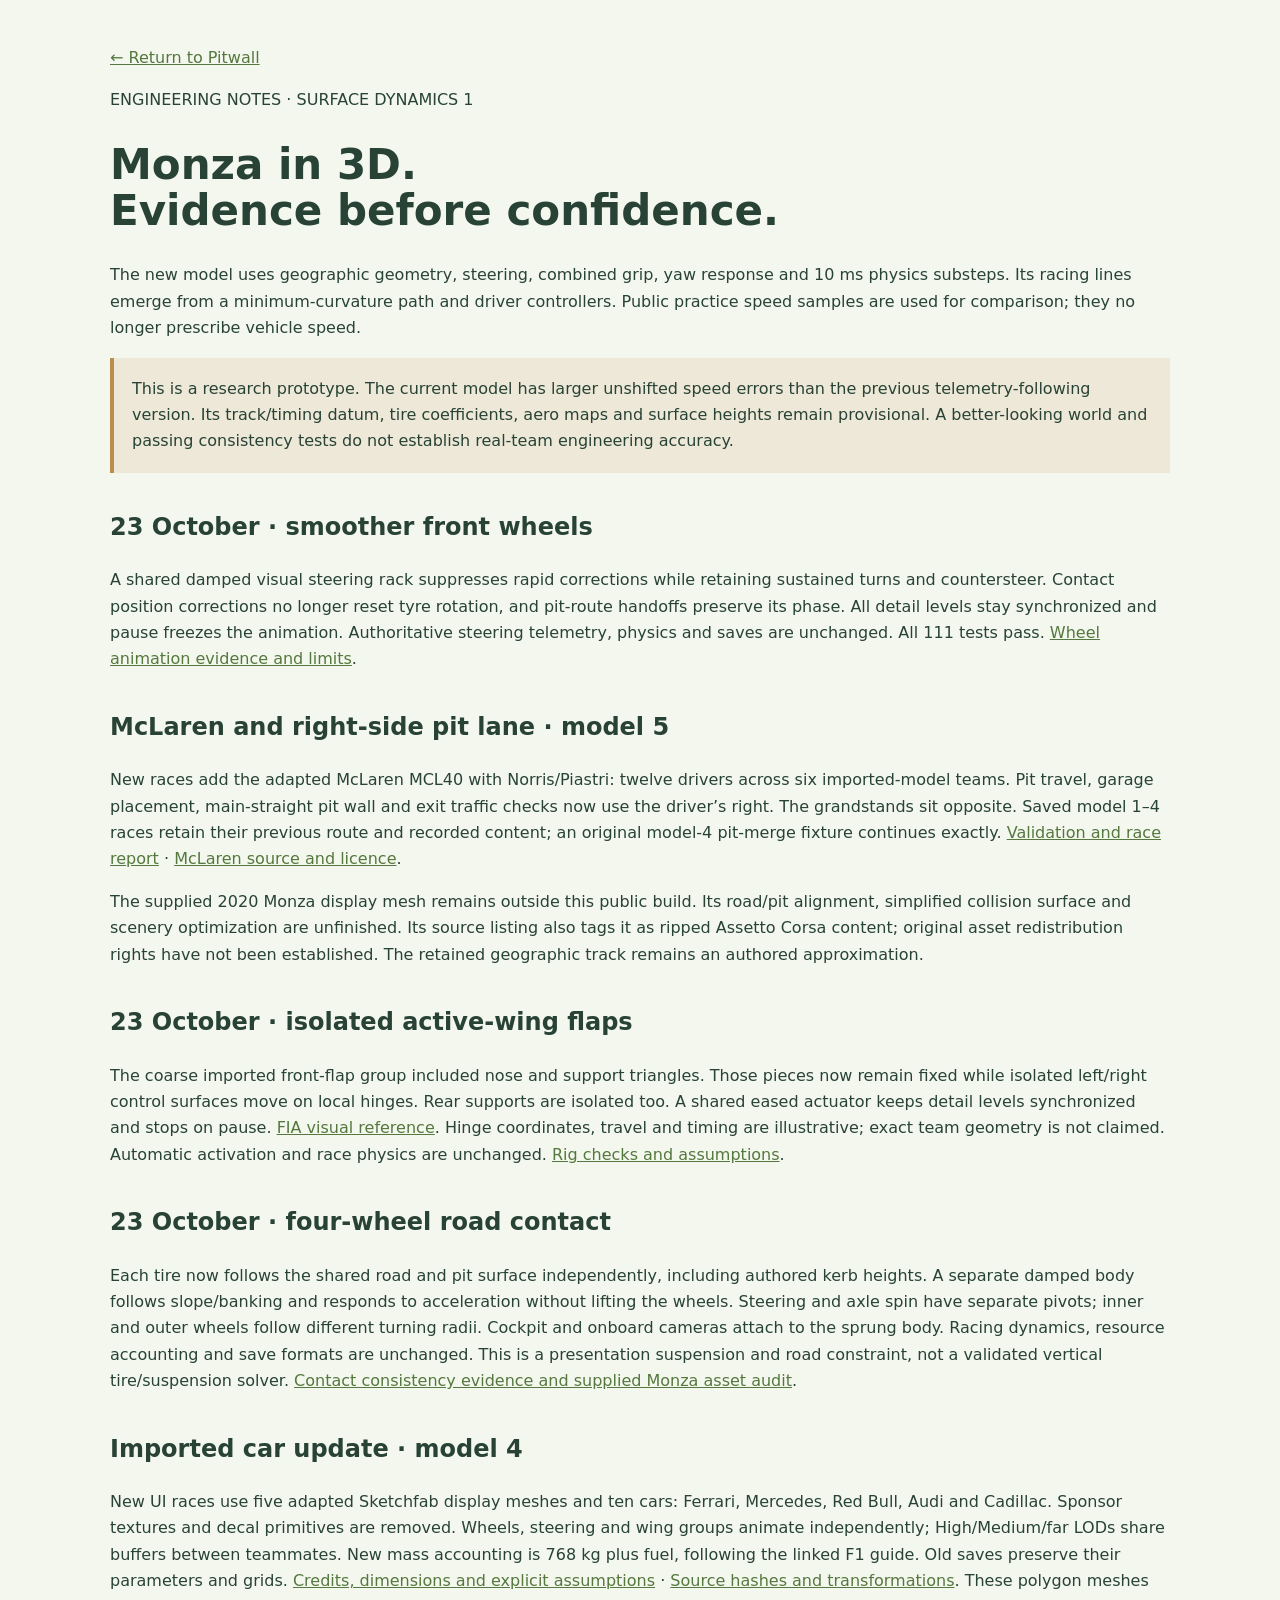
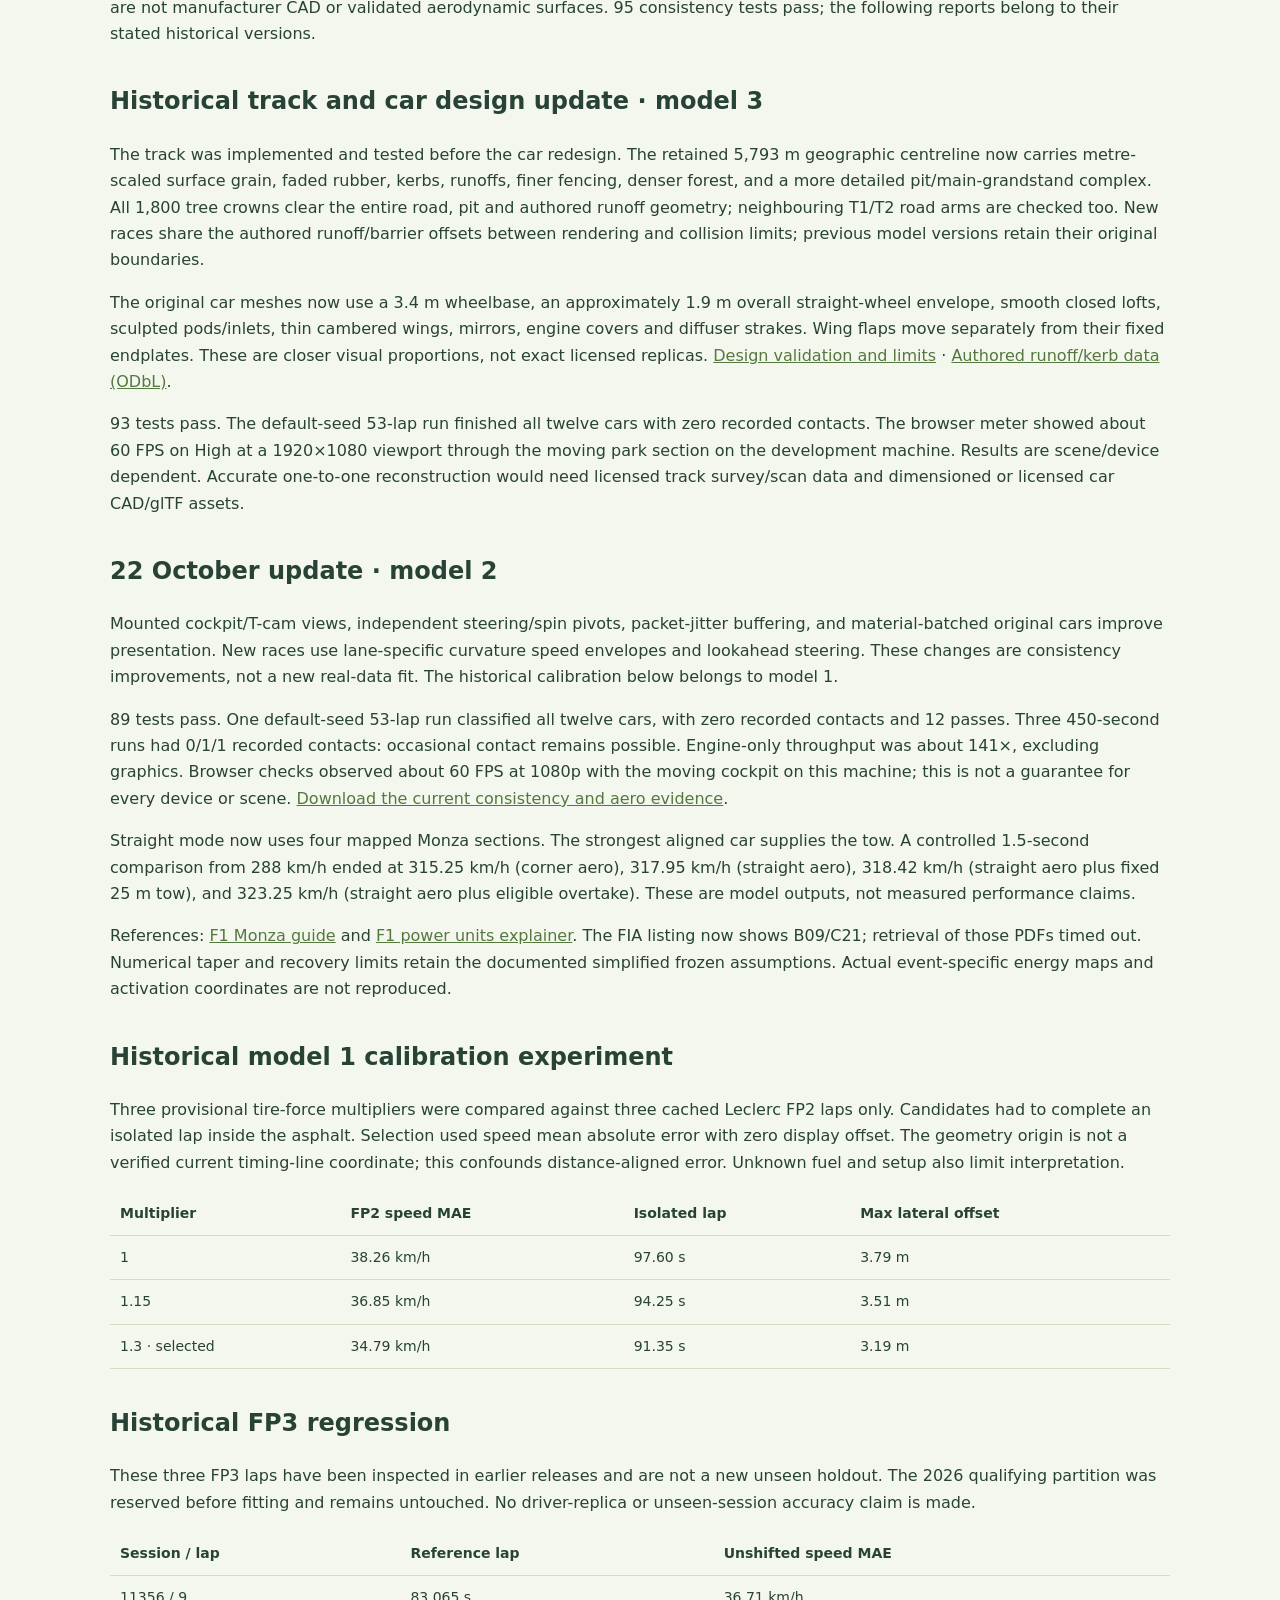
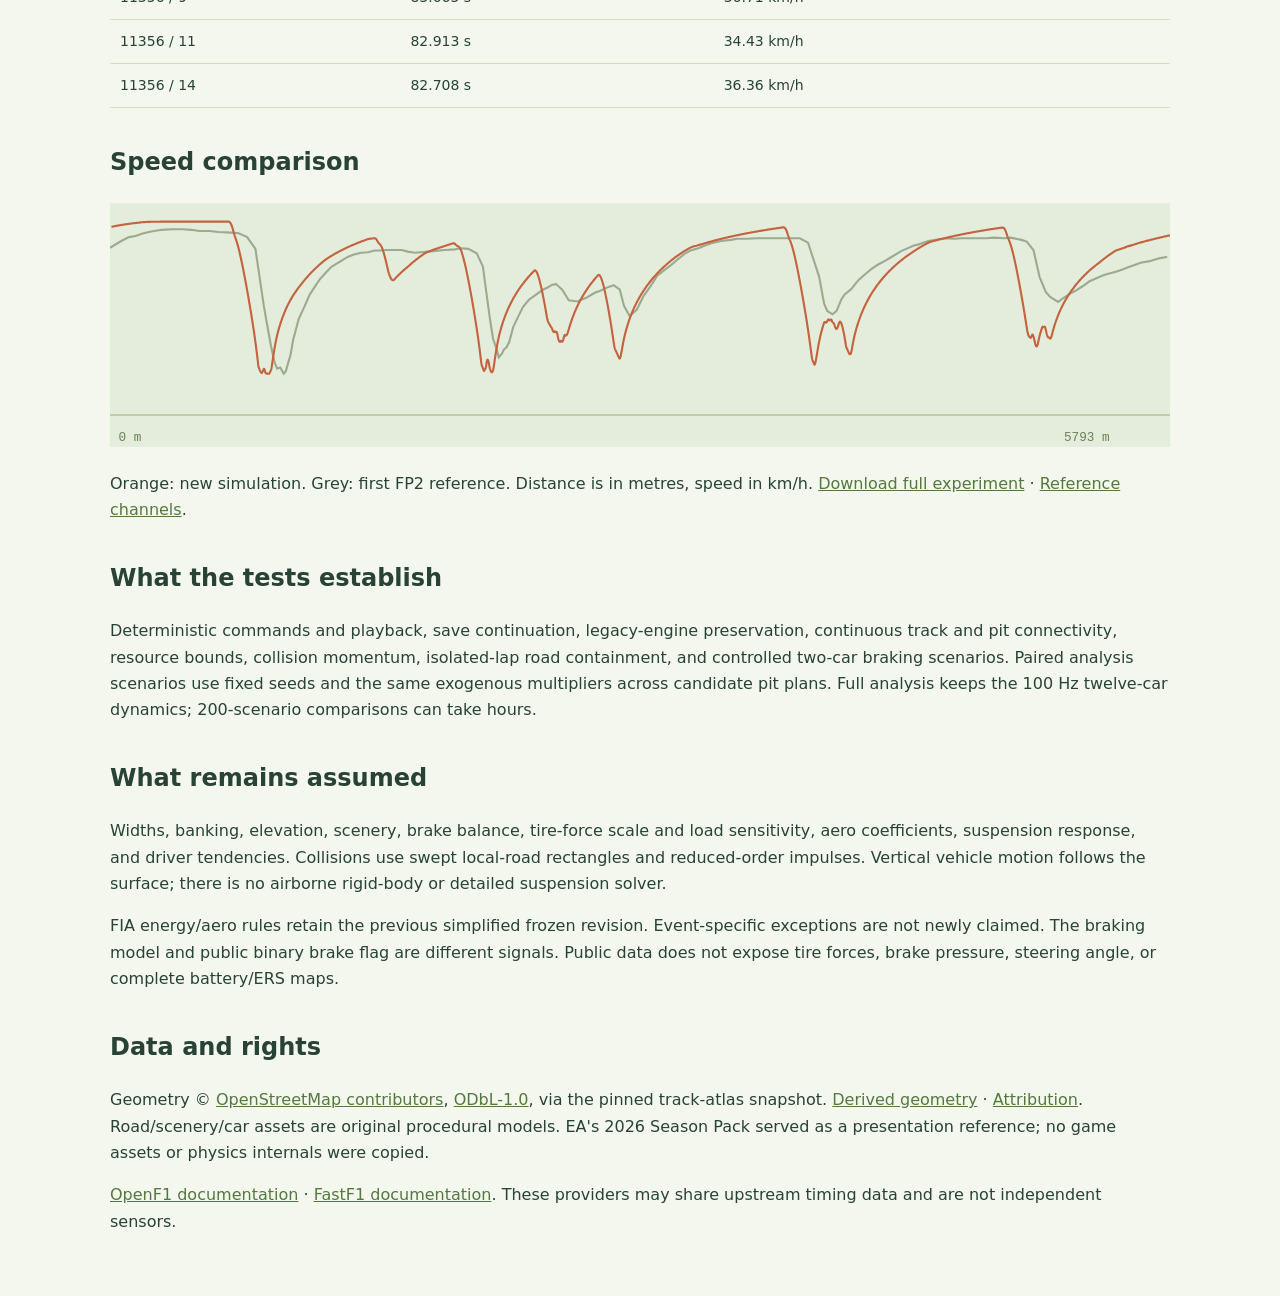
==== 3d-research.html @ fc3d7ab9 "Add Pitwall strategy game and midterm documentation" ====
<!doctype html><html lang="en"><head><meta charset="utf-8"><meta name="viewport" content="width=device-width"><title>Pitwall 3D — Validation and assumptions</title><style>body{font:16px/1.65 system-ui;color:#284336;background:#f4f7ee;max-width:1060px;margin:auto;padding:45px 24px}h1{font-size:42px;line-height:1.1}h2{font-size:24px;margin-top:35px}a{color:#54783d}table{width:100%;border-collapse:collapse;font-size:14px}td,th{padding:10px;text-align:left;border-bottom:1px solid #d1ddc5}.note{background:#ede8d7;padding:18px;border-left:4px solid #b98f4d}svg{width:100%;background:#e4ecdc}svg text{font:12px monospace;fill:#68815a}code{font-size:13px}</style></head><body><a href="./">← Return to Pitwall</a><p>ENGINEERING NOTES · SURFACE DYNAMICS 1</p><h1>Monza in 3D.<br>Evidence before confidence.</h1><p>The new model uses geographic geometry, steering, combined grip, yaw response and 10 ms physics substeps. Its racing lines emerge from a minimum-curvature path and driver controllers. Public practice speed samples are used for comparison; they no longer prescribe vehicle speed.</p><p class="note">This is a research prototype. The current model has larger unshifted speed errors than the previous telemetry-following version. Its track/timing datum, tire coefficients, aero maps and surface heights remain provisional. A better-looking world and passing consistency tests do not establish real-team engineering accuracy.</p><h2>23 October · smoother front wheels</h2><p>A shared damped visual steering rack suppresses rapid corrections while retaining sustained turns and countersteer. Contact position corrections no longer reset tyre rotation, and pit-route handoffs preserve its phase. All detail levels stay synchronized and pause freezes the animation. Authoritative steering telemetry, physics and saves are unchanged. All 111 tests pass. <a href="./wheel-stability-validation.json">Wheel animation evidence and limits</a>.</p><h2>McLaren and right-side pit lane · model 5</h2><p>New races add the adapted McLaren MCL40 with Norris/Piastri: twelve drivers across six imported-model teams. Pit travel, garage placement, main-straight pit wall and exit traffic checks now use the driver’s right. The grandstands sit opposite. Saved model 1–4 races retain their previous route and recorded content; an original model-4 pit-merge fixture continues exactly. <a href="./mclaren-pit-validation.json">Validation and race report</a> · <a href="./model-credits.html">McLaren source and licence</a>.</p><p>The supplied 2020 Monza display mesh remains outside this public build. Its road/pit alignment, simplified collision surface and scenery optimization are unfinished. Its source listing also tags it as ripped Assetto Corsa content; original asset redistribution rights have not been established. The retained geographic track remains an authored approximation.</p><h2>23 October · isolated active-wing flaps</h2><p>The coarse imported front-flap group included nose and support triangles. Those pieces now remain fixed while isolated left/right control surfaces move on local hinges. Rear supports are isolated too. A shared eased actuator keeps detail levels synchronized and stops on pause. <a href="https://www.youtube.com/shorts/b9_8d7f1R0Q">FIA visual reference</a>. Hinge coordinates, travel and timing are illustrative; exact team geometry is not claimed. Automatic activation and race physics are unchanged. <a href="./active-aero-validation.json">Rig checks and assumptions</a>.</p><h2>23 October · four-wheel road contact</h2><p>Each tire now follows the shared road and pit surface independently, including authored kerb heights. A separate damped body follows slope/banking and responds to acceleration without lifting the wheels. Steering and axle spin have separate pivots; inner and outer wheels follow different turning radii. Cockpit and onboard cameras attach to the sprung body. Racing dynamics, resource accounting and save formats are unchanged. This is a presentation suspension and road constraint, not a validated vertical tire/suspension solver. <a href="./road-contact-validation.json">Contact consistency evidence and supplied Monza asset audit</a>.</p><h2>Imported car update · model 4</h2><p>New UI races use five adapted Sketchfab display meshes and ten cars: Ferrari, Mercedes, Red Bull, Audi and Cadillac. Sponsor textures and decal primitives are removed. Wheels, steering and wing groups animate independently; High/Medium/far LODs share buffers between teammates. New mass accounting is 768 kg plus fuel, following the linked F1 guide. Old saves preserve their parameters and grids. <a href="./model-credits.html">Credits, dimensions and explicit assumptions</a> · <a href="./models/manifest.json">Source hashes and transformations</a>. These polygon meshes are not manufacturer CAD or validated aerodynamic surfaces. 95 consistency tests pass; the following reports belong to their stated historical versions.</p><h2>Historical track and car design update · model 3</h2><p>The track was implemented and tested before the car redesign. The retained 5,793 m geographic centreline now carries metre-scaled surface grain, faded rubber, kerbs, runoffs, finer fencing, denser forest, and a more detailed pit/main-grandstand complex. All 1,800 tree crowns clear the entire road, pit and authored runoff geometry; neighbouring T1/T2 road arms are checked too. New races share the authored runoff/barrier offsets between rendering and collision limits; previous model versions retain their original boundaries.</p><p>The original car meshes now use a 3.4 m wheelbase, an approximately 1.9 m overall straight-wheel envelope, smooth closed lofts, sculpted pods/inlets, thin cambered wings, mirrors, engine covers and diffuser strakes. Wing flaps move separately from their fixed endplates. These are closer visual proportions, not exact licensed replicas. <a href="./design-validation.json" download>Design validation and limits</a> · <a href="./track-features.json" download>Authored runoff/kerb data (ODbL)</a>.</p><p>93 tests pass. The default-seed 53-lap run finished all twelve cars with zero recorded contacts. The browser meter showed about 60 FPS on High at a 1920×1080 viewport through the moving park section on the development machine. Results are scene/device dependent. Accurate one-to-one reconstruction would need licensed track survey/scan data and dimensioned or licensed car CAD/glTF assets.</p><h2>22 October update · model 2</h2><p>Mounted cockpit/T-cam views, independent steering/spin pivots, packet-jitter buffering, and material-batched original cars improve presentation. New races use lane-specific curvature speed envelopes and lookahead steering. These changes are consistency improvements, not a new real-data fit. The historical calibration below belongs to model 1.</p><p>89 tests pass. One default-seed 53-lap run classified all twelve cars, with zero recorded contacts and 12 passes. Three 450-second runs had 0/1/1 recorded contacts: occasional contact remains possible. Engine-only throughput was about 141×, excluding graphics. Browser checks observed about 60 FPS at 1080p with the moving cockpit on this machine; this is not a guarantee for every device or scene. <a href="./driving-validation.json" download>Download the current consistency and aero evidence</a>.</p><p>Straight mode now uses four mapped Monza sections. The strongest aligned car supplies the tow. A controlled 1.5-second comparison from 288 km/h ended at 315.25 km/h (corner aero), 317.95 km/h (straight aero), 318.42 km/h (straight aero plus fixed 25 m tow), and 323.25 km/h (straight aero plus eligible overtake). These are model outputs, not measured performance claims.</p><p>References: <a href="https://www.formula1.com/en/latest/article/circuit-guide-everything-you-need-to-know-about-the-autodromo-nazionale-monza.51PKqBRlxNs0fzLWQzsnd0">F1 Monza guide</a> and <a href="https://www.formula1.com/en/latest/article/2026-regulations-explained-all-you-need-to-know-about-f1s-new-power-units.14jfv7a36905uDJDdNyfQd.html">F1 power units explainer</a>. The FIA listing now shows B09/C21; retrieval of those PDFs timed out. Numerical taper and recovery limits retain the documented simplified frozen assumptions. Actual event-specific energy maps and activation coordinates are not reproduced.</p><h2>Historical model 1 calibration experiment</h2><p>Three provisional tire-force multipliers were compared against three cached Leclerc FP2 laps only. Candidates had to complete an isolated lap inside the asphalt. Selection used speed mean absolute error with zero display offset. The geometry origin is not a verified current timing-line coordinate; this confounds distance-aligned error. Unknown fuel and setup also limit interpretation.</p><table><thead><tr><th>Multiplier</th><th>FP2 speed MAE</th><th>Isolated lap</th><th>Max lateral offset</th></tr></thead><tbody id="candidates"></tbody></table><h2>Historical FP3 regression</h2><p>These three FP3 laps have been inspected in earlier releases and are not a new unseen holdout. The 2026 qualifying partition was reserved before fitting and remains untouched. No driver-replica or unseen-session accuracy claim is made.</p><table><thead><tr><th>Session / lap</th><th>Reference lap</th><th>Unshifted speed MAE</th></tr></thead><tbody id="regression"></tbody></table><h2>Speed comparison</h2><svg id="plot" viewBox="0 0 1000 230" role="img" aria-label="Simulated and measured speed by approximate distance"></svg><p>Orange: new simulation. Grey: first FP2 reference. Distance is in metres, speed in km/h. <a href="./3d-validation.json" download>Download full experiment</a> · <a href="./telemetry-reference.json" download>Reference channels</a>.</p><h2>What the tests establish</h2><p>Deterministic commands and playback, save continuation, legacy-engine preservation, continuous track and pit connectivity, resource bounds, collision momentum, isolated-lap road containment, and controlled two-car braking scenarios. Paired analysis scenarios use fixed seeds and the same exogenous multipliers across candidate pit plans. Full analysis keeps the 100 Hz twelve-car dynamics; 200-scenario comparisons can take hours.</p><h2>What remains assumed</h2><p>Widths, banking, elevation, scenery, brake balance, tire-force scale and load sensitivity, aero coefficients, suspension response, and driver tendencies. Collisions use swept local-road rectangles and reduced-order impulses. Vertical vehicle motion follows the surface; there is no airborne rigid-body or detailed suspension solver.</p><p>FIA energy/aero rules retain the previous simplified frozen revision. Event-specific exceptions are not newly claimed. The braking model and public binary brake flag are different signals. Public data does not expose tire forces, brake pressure, steering angle, or complete battery/ERS maps.</p><h2>Data and rights</h2><p>Geometry © <a href="https://www.openstreetmap.org/copyright">OpenStreetMap contributors</a>, <a href="https://opendatacommons.org/licenses/odbl/1-0/">ODbL-1.0</a>, via the pinned track-atlas snapshot. <a href="./monza-geometry.json" download>Derived geometry</a> · <a href="./geometry-attribution.txt">Attribution</a>. Road/scenery/car assets are original procedural models. EA's 2026 Season Pack served as a presentation reference; no game assets or physics internals were copied.</p><p><a href="https://openf1.org/docs/">OpenF1 documentation</a> · <a href="https://docs.fastf1.dev/">FastF1 documentation</a>. These providers may share upstream timing data and are not independent sensors.</p><script>Promise.all([fetch('./3d-validation.json').then(r=>r.json()),fetch('./telemetry-reference.json').then(r=>r.json())]).then(([d,ref])=>{document.querySelector('#candidates').innerHTML=d.candidates.map(r=>`<tr><td>${r.scale}${r.scale===d.selected?' · selected':''}</td><td>${r.trainingMAE.toFixed(2)} km/h</td><td>${r.lapTime.toFixed(2)} s</td><td>${r.maxLat.toFixed(2)} m</td></tr>`).join('');document.querySelector('#regression').innerHTML=d.regression.map(r=>`<tr><td>${r.session} / ${r.lap}</td><td>${r.referenceLapTime.toFixed(3)} s</td><td>${r.speedMAE.toFixed(2)} km/h</td></tr>`).join('');const graph=pts=>pts.map(p=>`${p.distance/5793*1000},${200-p.speed/360*190}`).join(' ');document.querySelector('#plot').innerHTML=`<path d="M0 200H1000" stroke="#9dac92"/><polyline points="${graph(ref.laps[0].trace)}" stroke="#9caa91" stroke-width="2" fill="none"/><polyline points="${graph(d.simulation.trace)}" stroke="#c4633d" stroke-width="2" fill="none"/><text x="8" y="225">0 m</text><text x="900" y="225">5793 m</text>`;}).catch(()=>document.body.insertAdjacentHTML('beforeend','<p>Experiment data unavailable.</p>'));</script></body></html>
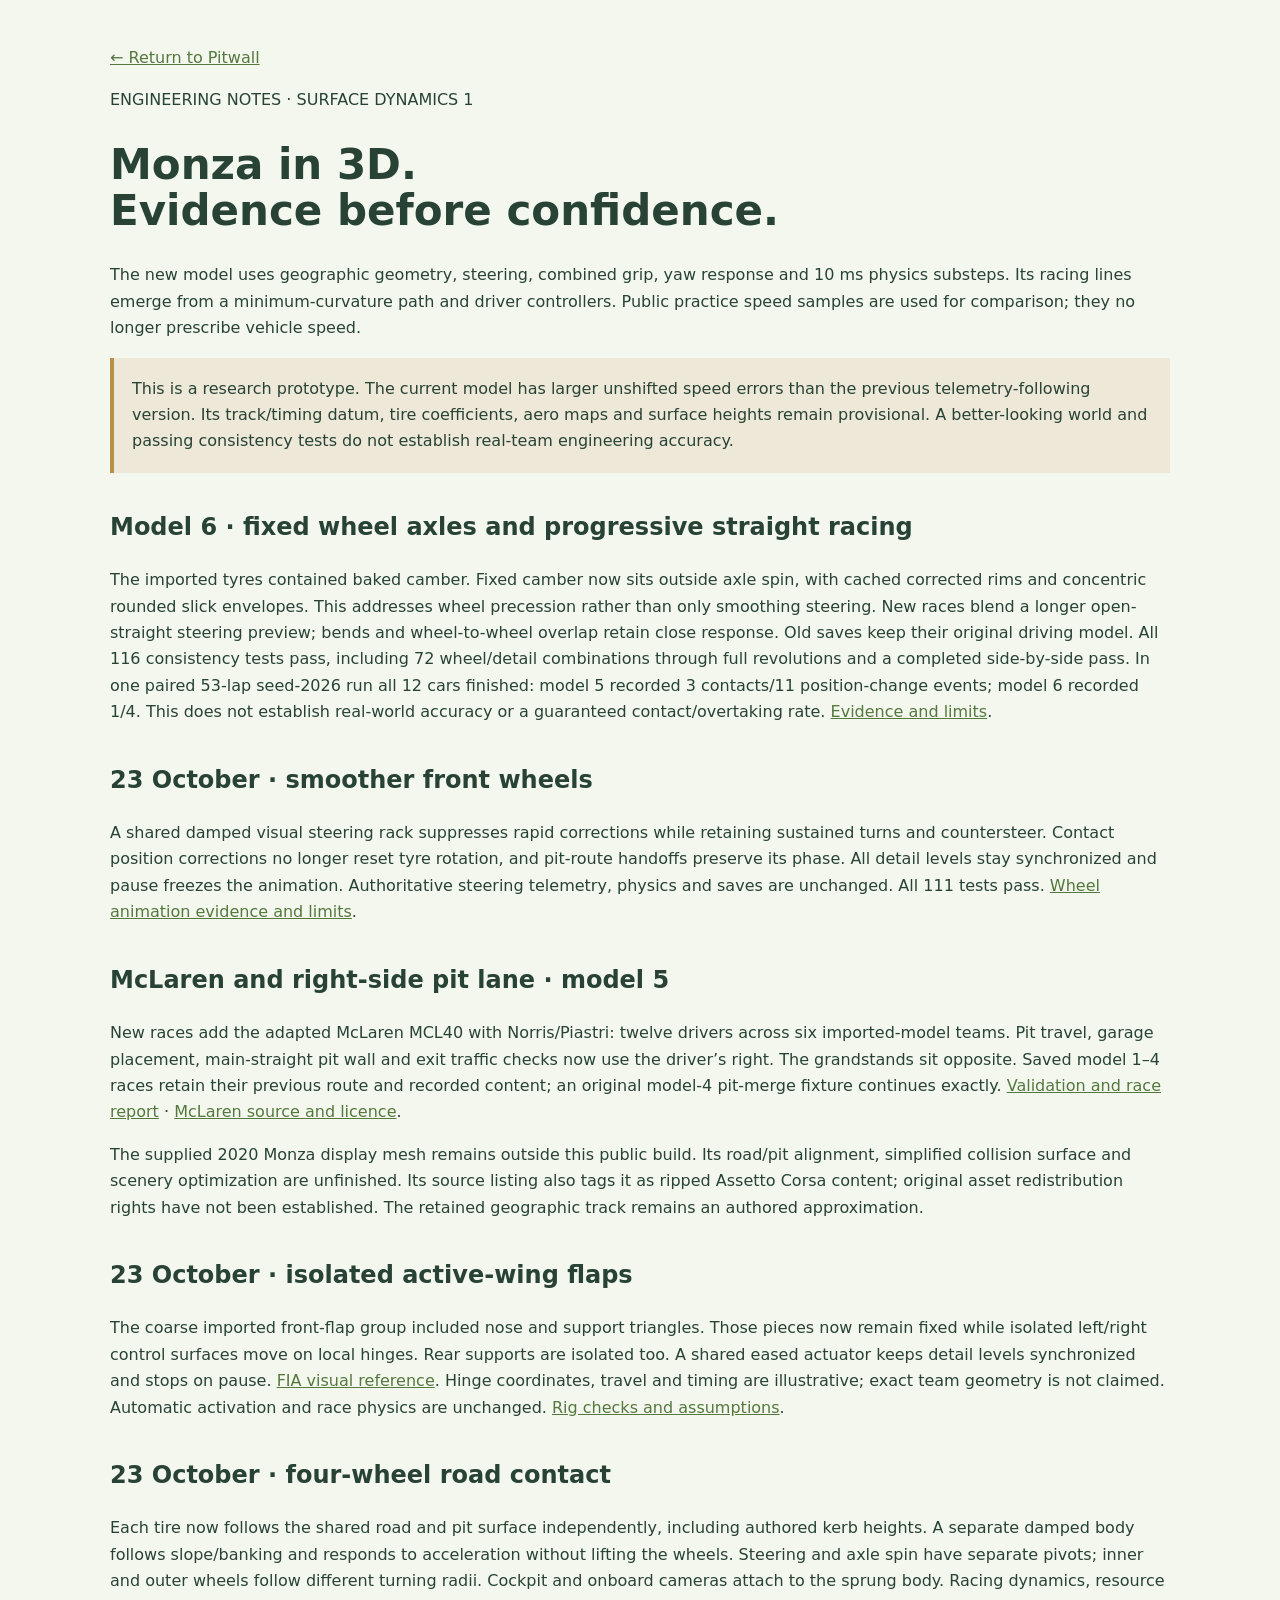
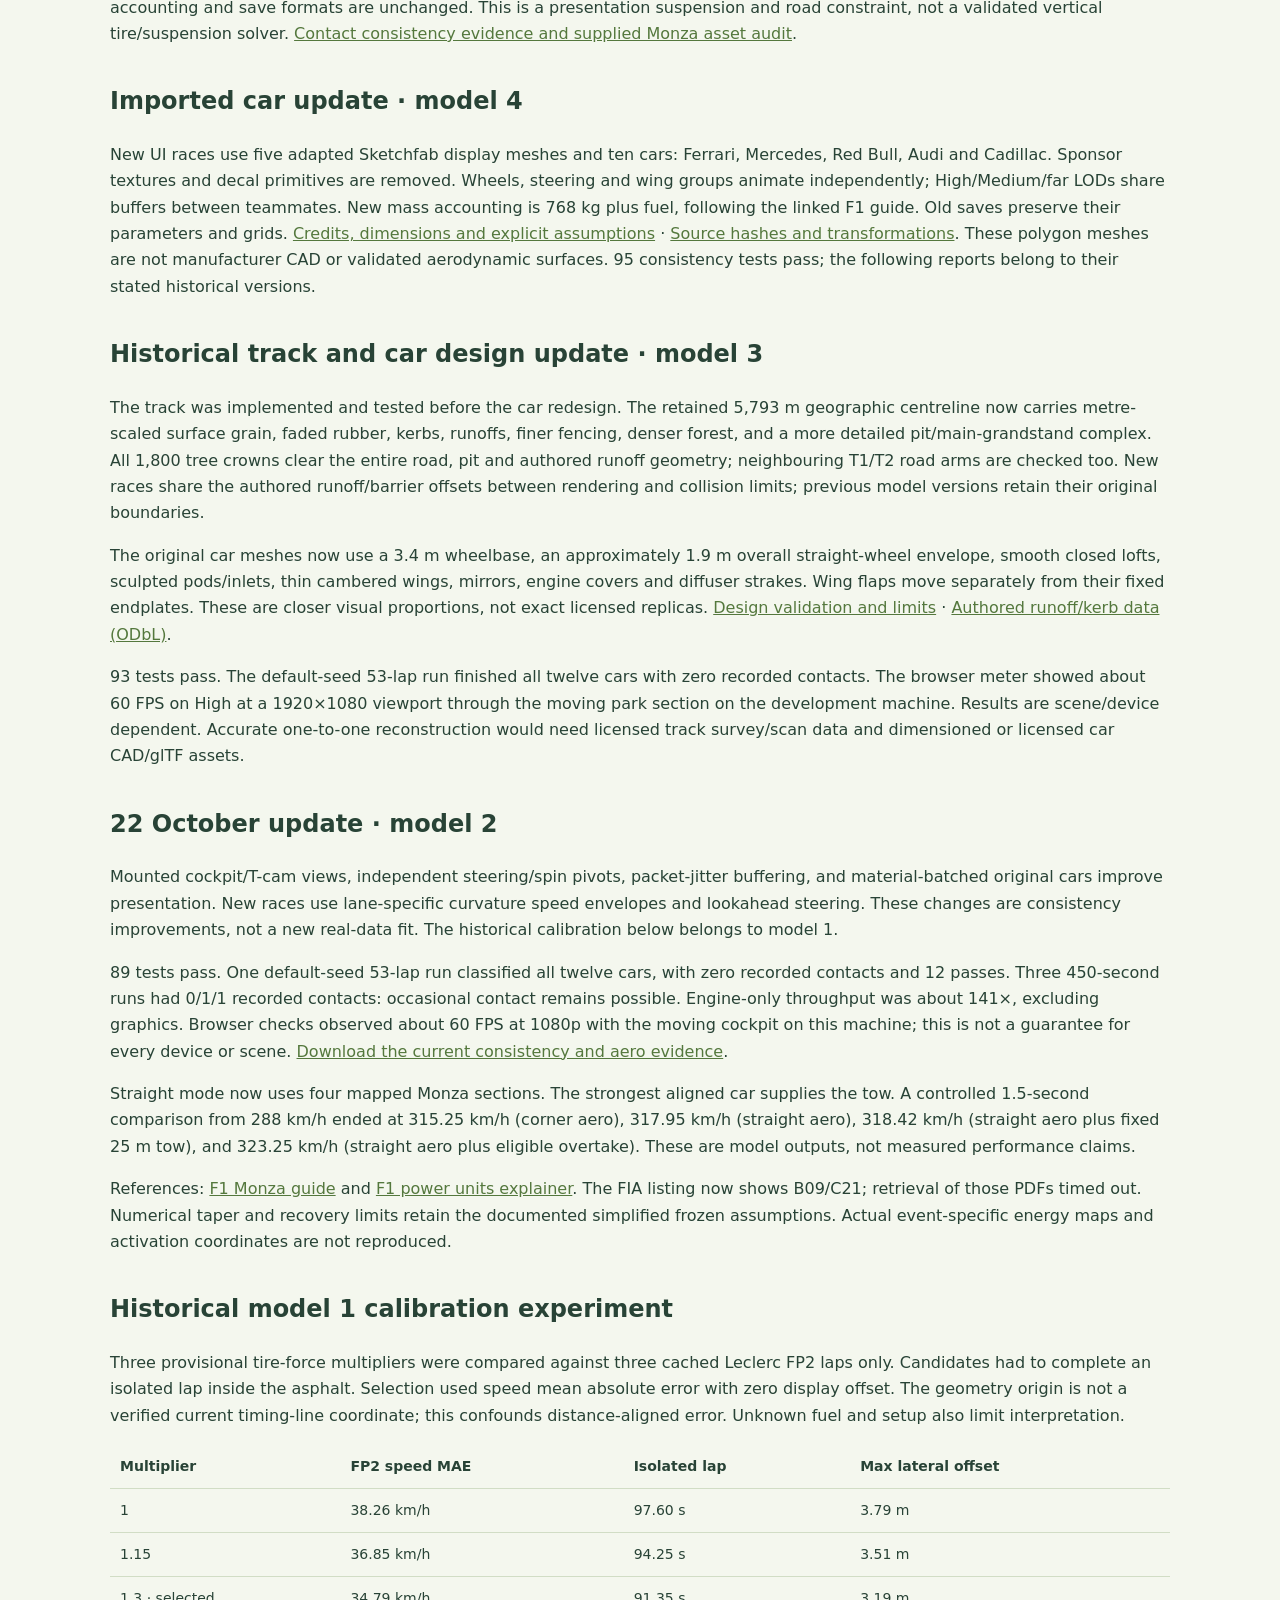
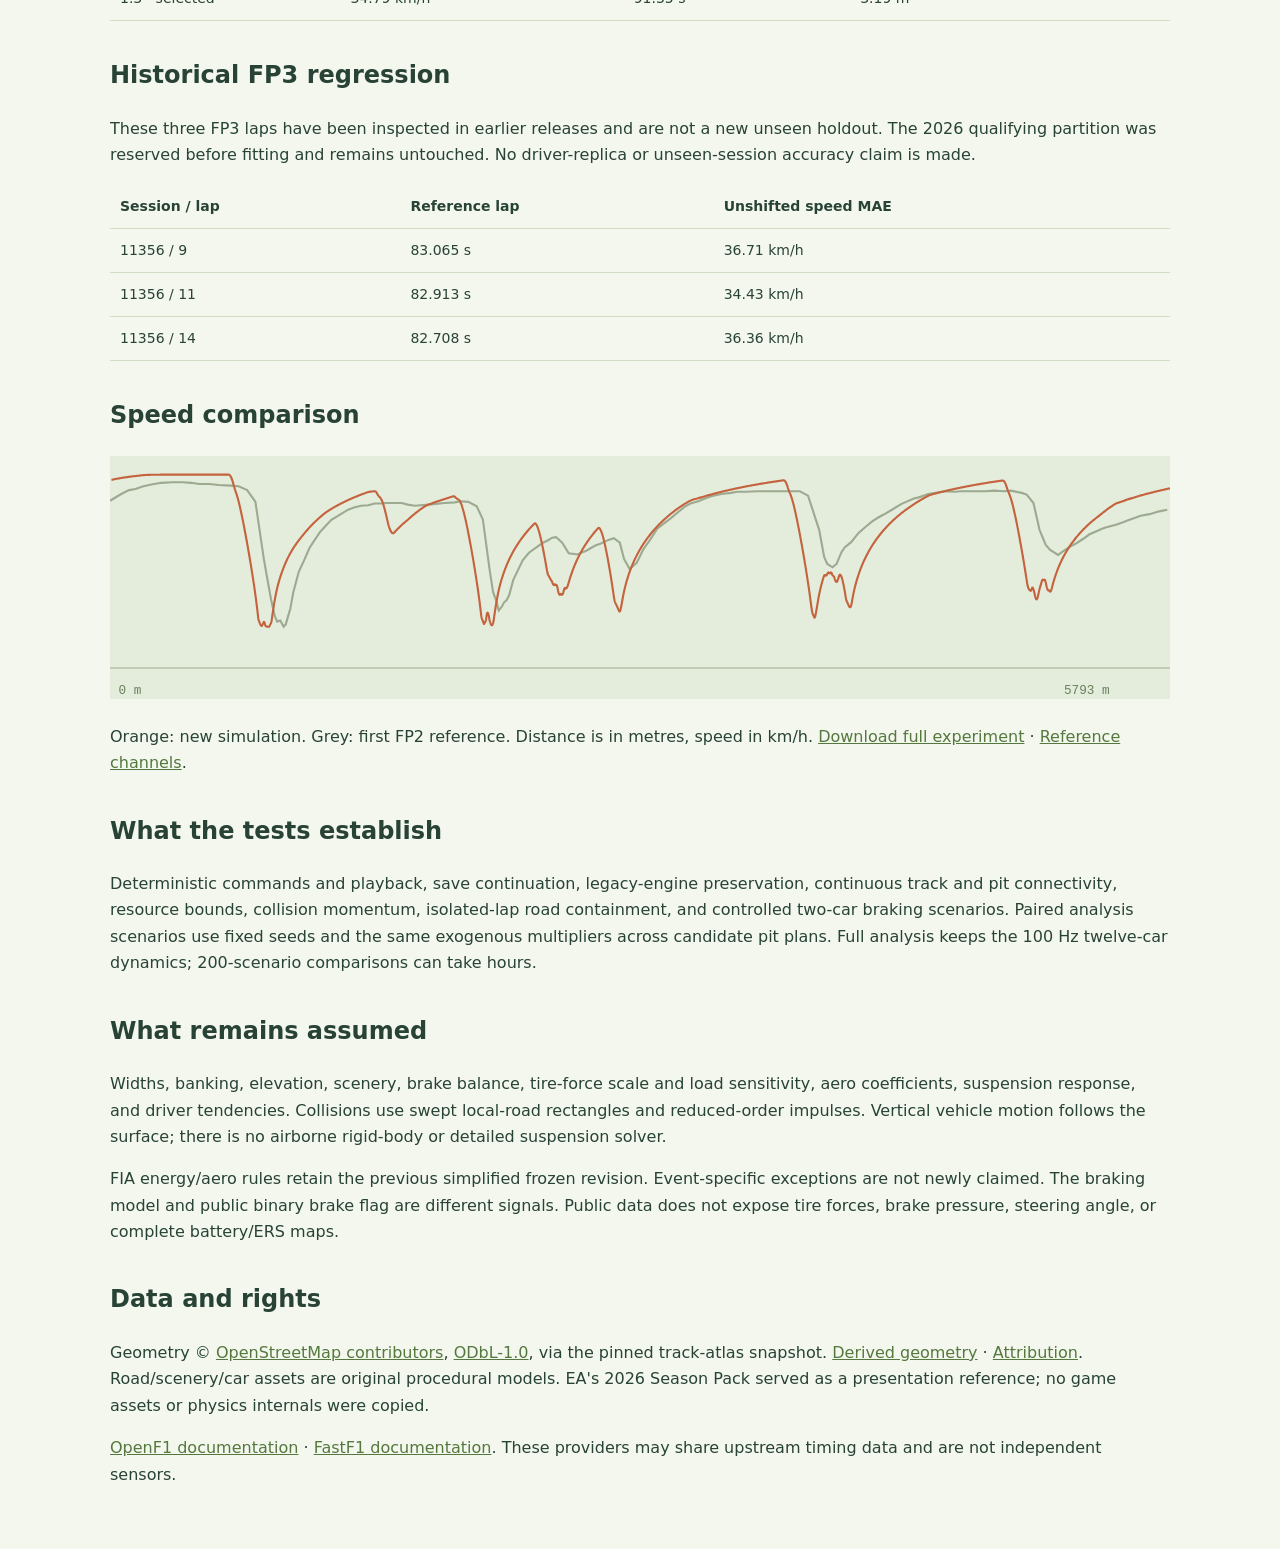
==== commit f8357940: "Fix wheel axle wobble and smooth straight-line racing" ====
--- a/3d-research.html
+++ b/3d-research.html
@@ -1 +1 @@
-<!doctype html><html lang="en"><head><meta charset="utf-8"><meta name="viewport" content="width=device-width"><title>Pitwall 3D — Validation and assumptions</title><style>body{font:16px/1.65 system-ui;color:#284336;background:#f4f7ee;max-width:1060px;margin:auto;padding:45px 24px}h1{font-size:42px;line-height:1.1}h2{font-size:24px;margin-top:35px}a{color:#54783d}table{width:100%;border-collapse:collapse;font-size:14px}td,th{padding:10px;text-align:left;border-bottom:1px solid #d1ddc5}.note{background:#ede8d7;padding:18px;border-left:4px solid #b98f4d}svg{width:100%;background:#e4ecdc}svg text{font:12px monospace;fill:#68815a}code{font-size:13px}</style></head><body><a href="./">← Return to Pitwall</a><p>ENGINEERING NOTES · SURFACE DYNAMICS 1</p><h1>Monza in 3D.<br>Evidence before confidence.</h1><p>The new model uses geographic geometry, steering, combined grip, yaw response and 10 ms physics substeps. Its racing lines emerge from a minimum-curvature path and driver controllers. Public practice speed samples are used for comparison; they no longer prescribe vehicle speed.</p><p class="note">This is a research prototype. The current model has larger unshifted speed errors than the previous telemetry-following version. Its track/timing datum, tire coefficients, aero maps and surface heights remain provisional. A better-looking world and passing consistency tests do not establish real-team engineering accuracy.</p><h2>23 October · smoother front wheels</h2><p>A shared damped visual steering rack suppresses rapid corrections while retaining sustained turns and countersteer. Contact position corrections no longer reset tyre rotation, and pit-route handoffs preserve its phase. All detail levels stay synchronized and pause freezes the animation. Authoritative steering telemetry, physics and saves are unchanged. All 111 tests pass. <a href="./wheel-stability-validation.json">Wheel animation evidence and limits</a>.</p><h2>McLaren and right-side pit lane · model 5</h2><p>New races add the adapted McLaren MCL40 with Norris/Piastri: twelve drivers across six imported-model teams. Pit travel, garage placement, main-straight pit wall and exit traffic checks now use the driver’s right. The grandstands sit opposite. Saved model 1–4 races retain their previous route and recorded content; an original model-4 pit-merge fixture continues exactly. <a href="./mclaren-pit-validation.json">Validation and race report</a> · <a href="./model-credits.html">McLaren source and licence</a>.</p><p>The supplied 2020 Monza display mesh remains outside this public build. Its road/pit alignment, simplified collision surface and scenery optimization are unfinished. Its source listing also tags it as ripped Assetto Corsa content; original asset redistribution rights have not been established. The retained geographic track remains an authored approximation.</p><h2>23 October · isolated active-wing flaps</h2><p>The coarse imported front-flap group included nose and support triangles. Those pieces now remain fixed while isolated left/right control surfaces move on local hinges. Rear supports are isolated too. A shared eased actuator keeps detail levels synchronized and stops on pause. <a href="https://www.youtube.com/shorts/b9_8d7f1R0Q">FIA visual reference</a>. Hinge coordinates, travel and timing are illustrative; exact team geometry is not claimed. Automatic activation and race physics are unchanged. <a href="./active-aero-validation.json">Rig checks and assumptions</a>.</p><h2>23 October · four-wheel road contact</h2><p>Each tire now follows the shared road and pit surface independently, including authored kerb heights. A separate damped body follows slope/banking and responds to acceleration without lifting the wheels. Steering and axle spin have separate pivots; inner and outer wheels follow different turning radii. Cockpit and onboard cameras attach to the sprung body. Racing dynamics, resource accounting and save formats are unchanged. This is a presentation suspension and road constraint, not a validated vertical tire/suspension solver. <a href="./road-contact-validation.json">Contact consistency evidence and supplied Monza asset audit</a>.</p><h2>Imported car update · model 4</h2><p>New UI races use five adapted Sketchfab display meshes and ten cars: Ferrari, Mercedes, Red Bull, Audi and Cadillac. Sponsor textures and decal primitives are removed. Wheels, steering and wing groups animate independently; High/Medium/far LODs share buffers between teammates. New mass accounting is 768 kg plus fuel, following the linked F1 guide. Old saves preserve their parameters and grids. <a href="./model-credits.html">Credits, dimensions and explicit assumptions</a> · <a href="./models/manifest.json">Source hashes and transformations</a>. These polygon meshes are not manufacturer CAD or validated aerodynamic surfaces. 95 consistency tests pass; the following reports belong to their stated historical versions.</p><h2>Historical track and car design update · model 3</h2><p>The track was implemented and tested before the car redesign. The retained 5,793 m geographic centreline now carries metre-scaled surface grain, faded rubber, kerbs, runoffs, finer fencing, denser forest, and a more detailed pit/main-grandstand complex. All 1,800 tree crowns clear the entire road, pit and authored runoff geometry; neighbouring T1/T2 road arms are checked too. New races share the authored runoff/barrier offsets between rendering and collision limits; previous model versions retain their original boundaries.</p><p>The original car meshes now use a 3.4 m wheelbase, an approximately 1.9 m overall straight-wheel envelope, smooth closed lofts, sculpted pods/inlets, thin cambered wings, mirrors, engine covers and diffuser strakes. Wing flaps move separately from their fixed endplates. These are closer visual proportions, not exact licensed replicas. <a href="./design-validation.json" download>Design validation and limits</a> · <a href="./track-features.json" download>Authored runoff/kerb data (ODbL)</a>.</p><p>93 tests pass. The default-seed 53-lap run finished all twelve cars with zero recorded contacts. The browser meter showed about 60 FPS on High at a 1920×1080 viewport through the moving park section on the development machine. Results are scene/device dependent. Accurate one-to-one reconstruction would need licensed track survey/scan data and dimensioned or licensed car CAD/glTF assets.</p><h2>22 October update · model 2</h2><p>Mounted cockpit/T-cam views, independent steering/spin pivots, packet-jitter buffering, and material-batched original cars improve presentation. New races use lane-specific curvature speed envelopes and lookahead steering. These changes are consistency improvements, not a new real-data fit. The historical calibration below belongs to model 1.</p><p>89 tests pass. One default-seed 53-lap run classified all twelve cars, with zero recorded contacts and 12 passes. Three 450-second runs had 0/1/1 recorded contacts: occasional contact remains possible. Engine-only throughput was about 141×, excluding graphics. Browser checks observed about 60 FPS at 1080p with the moving cockpit on this machine; this is not a guarantee for every device or scene. <a href="./driving-validation.json" download>Download the current consistency and aero evidence</a>.</p><p>Straight mode now uses four mapped Monza sections. The strongest aligned car supplies the tow. A controlled 1.5-second comparison from 288 km/h ended at 315.25 km/h (corner aero), 317.95 km/h (straight aero), 318.42 km/h (straight aero plus fixed 25 m tow), and 323.25 km/h (straight aero plus eligible overtake). These are model outputs, not measured performance claims.</p><p>References: <a href="https://www.formula1.com/en/latest/article/circuit-guide-everything-you-need-to-know-about-the-autodromo-nazionale-monza.51PKqBRlxNs0fzLWQzsnd0">F1 Monza guide</a> and <a href="https://www.formula1.com/en/latest/article/2026-regulations-explained-all-you-need-to-know-about-f1s-new-power-units.14jfv7a36905uDJDdNyfQd.html">F1 power units explainer</a>. The FIA listing now shows B09/C21; retrieval of those PDFs timed out. Numerical taper and recovery limits retain the documented simplified frozen assumptions. Actual event-specific energy maps and activation coordinates are not reproduced.</p><h2>Historical model 1 calibration experiment</h2><p>Three provisional tire-force multipliers were compared against three cached Leclerc FP2 laps only. Candidates had to complete an isolated lap inside the asphalt. Selection used speed mean absolute error with zero display offset. The geometry origin is not a verified current timing-line coordinate; this confounds distance-aligned error. Unknown fuel and setup also limit interpretation.</p><table><thead><tr><th>Multiplier</th><th>FP2 speed MAE</th><th>Isolated lap</th><th>Max lateral offset</th></tr></thead><tbody id="candidates"></tbody></table><h2>Historical FP3 regression</h2><p>These three FP3 laps have been inspected in earlier releases and are not a new unseen holdout. The 2026 qualifying partition was reserved before fitting and remains untouched. No driver-replica or unseen-session accuracy claim is made.</p><table><thead><tr><th>Session / lap</th><th>Reference lap</th><th>Unshifted speed MAE</th></tr></thead><tbody id="regression"></tbody></table><h2>Speed comparison</h2><svg id="plot" viewBox="0 0 1000 230" role="img" aria-label="Simulated and measured speed by approximate distance"></svg><p>Orange: new simulation. Grey: first FP2 reference. Distance is in metres, speed in km/h. <a href="./3d-validation.json" download>Download full experiment</a> · <a href="./telemetry-reference.json" download>Reference channels</a>.</p><h2>What the tests establish</h2><p>Deterministic commands and playback, save continuation, legacy-engine preservation, continuous track and pit connectivity, resource bounds, collision momentum, isolated-lap road containment, and controlled two-car braking scenarios. Paired analysis scenarios use fixed seeds and the same exogenous multipliers across candidate pit plans. Full analysis keeps the 100 Hz twelve-car dynamics; 200-scenario comparisons can take hours.</p><h2>What remains assumed</h2><p>Widths, banking, elevation, scenery, brake balance, tire-force scale and load sensitivity, aero coefficients, suspension response, and driver tendencies. Collisions use swept local-road rectangles and reduced-order impulses. Vertical vehicle motion follows the surface; there is no airborne rigid-body or detailed suspension solver.</p><p>FIA energy/aero rules retain the previous simplified frozen revision. Event-specific exceptions are not newly claimed. The braking model and public binary brake flag are different signals. Public data does not expose tire forces, brake pressure, steering angle, or complete battery/ERS maps.</p><h2>Data and rights</h2><p>Geometry © <a href="https://www.openstreetmap.org/copyright">OpenStreetMap contributors</a>, <a href="https://opendatacommons.org/licenses/odbl/1-0/">ODbL-1.0</a>, via the pinned track-atlas snapshot. <a href="./monza-geometry.json" download>Derived geometry</a> · <a href="./geometry-attribution.txt">Attribution</a>. Road/scenery/car assets are original procedural models. EA's 2026 Season Pack served as a presentation reference; no game assets or physics internals were copied.</p><p><a href="https://openf1.org/docs/">OpenF1 documentation</a> · <a href="https://docs.fastf1.dev/">FastF1 documentation</a>. These providers may share upstream timing data and are not independent sensors.</p><script>Promise.all([fetch('./3d-validation.json').then(r=>r.json()),fetch('./telemetry-reference.json').then(r=>r.json())]).then(([d,ref])=>{document.querySelector('#candidates').innerHTML=d.candidates.map(r=>`<tr><td>${r.scale}${r.scale===d.selected?' · selected':''}</td><td>${r.trainingMAE.toFixed(2)} km/h</td><td>${r.lapTime.toFixed(2)} s</td><td>${r.maxLat.toFixed(2)} m</td></tr>`).join('');document.querySelector('#regression').innerHTML=d.regression.map(r=>`<tr><td>${r.session} / ${r.lap}</td><td>${r.referenceLapTime.toFixed(3)} s</td><td>${r.speedMAE.toFixed(2)} km/h</td></tr>`).join('');const graph=pts=>pts.map(p=>`${p.distance/5793*1000},${200-p.speed/360*190}`).join(' ');document.querySelector('#plot').innerHTML=`<path d="M0 200H1000" stroke="#9dac92"/><polyline points="${graph(ref.laps[0].trace)}" stroke="#9caa91" stroke-width="2" fill="none"/><polyline points="${graph(d.simulation.trace)}" stroke="#c4633d" stroke-width="2" fill="none"/><text x="8" y="225">0 m</text><text x="900" y="225">5793 m</text>`;}).catch(()=>document.body.insertAdjacentHTML('beforeend','<p>Experiment data unavailable.</p>'));</script></body></html>
+<!doctype html><html lang="en"><head><meta charset="utf-8"><meta name="viewport" content="width=device-width"><title>Pitwall 3D — Validation and assumptions</title><style>body{font:16px/1.65 system-ui;color:#284336;background:#f4f7ee;max-width:1060px;margin:auto;padding:45px 24px}h1{font-size:42px;line-height:1.1}h2{font-size:24px;margin-top:35px}a{color:#54783d}table{width:100%;border-collapse:collapse;font-size:14px}td,th{padding:10px;text-align:left;border-bottom:1px solid #d1ddc5}.note{background:#ede8d7;padding:18px;border-left:4px solid #b98f4d}svg{width:100%;background:#e4ecdc}svg text{font:12px monospace;fill:#68815a}code{font-size:13px}</style></head><body><a href="./">← Return to Pitwall</a><p>ENGINEERING NOTES · SURFACE DYNAMICS 1</p><h1>Monza in 3D.<br>Evidence before confidence.</h1><p>The new model uses geographic geometry, steering, combined grip, yaw response and 10 ms physics substeps. Its racing lines emerge from a minimum-curvature path and driver controllers. Public practice speed samples are used for comparison; they no longer prescribe vehicle speed.</p><p class="note">This is a research prototype. The current model has larger unshifted speed errors than the previous telemetry-following version. Its track/timing datum, tire coefficients, aero maps and surface heights remain provisional. A better-looking world and passing consistency tests do not establish real-team engineering accuracy.</p><h2>Model 6 · fixed wheel axles and progressive straight racing</h2><p>The imported tyres contained baked camber. Fixed camber now sits outside axle spin, with cached corrected rims and concentric rounded slick envelopes. This addresses wheel precession rather than only smoothing steering. New races blend a longer open-straight steering preview; bends and wheel-to-wheel overlap retain close response. Old saves keep their original driving model. All 116 consistency tests pass, including 72 wheel/detail combinations through full revolutions and a completed side-by-side pass. In one paired 53-lap seed-2026 run all 12 cars finished: model 5 recorded 3 contacts/11 position-change events; model 6 recorded 1/4. This does not establish real-world accuracy or a guaranteed contact/overtaking rate. <a href="./wheel-axle-validation.json">Evidence and limits</a>.</p><h2>23 October · smoother front wheels</h2><p>A shared damped visual steering rack suppresses rapid corrections while retaining sustained turns and countersteer. Contact position corrections no longer reset tyre rotation, and pit-route handoffs preserve its phase. All detail levels stay synchronized and pause freezes the animation. Authoritative steering telemetry, physics and saves are unchanged. All 111 tests pass. <a href="./wheel-stability-validation.json">Wheel animation evidence and limits</a>.</p><h2>McLaren and right-side pit lane · model 5</h2><p>New races add the adapted McLaren MCL40 with Norris/Piastri: twelve drivers across six imported-model teams. Pit travel, garage placement, main-straight pit wall and exit traffic checks now use the driver’s right. The grandstands sit opposite. Saved model 1–4 races retain their previous route and recorded content; an original model-4 pit-merge fixture continues exactly. <a href="./mclaren-pit-validation.json">Validation and race report</a> · <a href="./model-credits.html">McLaren source and licence</a>.</p><p>The supplied 2020 Monza display mesh remains outside this public build. Its road/pit alignment, simplified collision surface and scenery optimization are unfinished. Its source listing also tags it as ripped Assetto Corsa content; original asset redistribution rights have not been established. The retained geographic track remains an authored approximation.</p><h2>23 October · isolated active-wing flaps</h2><p>The coarse imported front-flap group included nose and support triangles. Those pieces now remain fixed while isolated left/right control surfaces move on local hinges. Rear supports are isolated too. A shared eased actuator keeps detail levels synchronized and stops on pause. <a href="https://www.youtube.com/shorts/b9_8d7f1R0Q">FIA visual reference</a>. Hinge coordinates, travel and timing are illustrative; exact team geometry is not claimed. Automatic activation and race physics are unchanged. <a href="./active-aero-validation.json">Rig checks and assumptions</a>.</p><h2>23 October · four-wheel road contact</h2><p>Each tire now follows the shared road and pit surface independently, including authored kerb heights. A separate damped body follows slope/banking and responds to acceleration without lifting the wheels. Steering and axle spin have separate pivots; inner and outer wheels follow different turning radii. Cockpit and onboard cameras attach to the sprung body. Racing dynamics, resource accounting and save formats are unchanged. This is a presentation suspension and road constraint, not a validated vertical tire/suspension solver. <a href="./road-contact-validation.json">Contact consistency evidence and supplied Monza asset audit</a>.</p><h2>Imported car update · model 4</h2><p>New UI races use five adapted Sketchfab display meshes and ten cars: Ferrari, Mercedes, Red Bull, Audi and Cadillac. Sponsor textures and decal primitives are removed. Wheels, steering and wing groups animate independently; High/Medium/far LODs share buffers between teammates. New mass accounting is 768 kg plus fuel, following the linked F1 guide. Old saves preserve their parameters and grids. <a href="./model-credits.html">Credits, dimensions and explicit assumptions</a> · <a href="./models/manifest.json">Source hashes and transformations</a>. These polygon meshes are not manufacturer CAD or validated aerodynamic surfaces. 95 consistency tests pass; the following reports belong to their stated historical versions.</p><h2>Historical track and car design update · model 3</h2><p>The track was implemented and tested before the car redesign. The retained 5,793 m geographic centreline now carries metre-scaled surface grain, faded rubber, kerbs, runoffs, finer fencing, denser forest, and a more detailed pit/main-grandstand complex. All 1,800 tree crowns clear the entire road, pit and authored runoff geometry; neighbouring T1/T2 road arms are checked too. New races share the authored runoff/barrier offsets between rendering and collision limits; previous model versions retain their original boundaries.</p><p>The original car meshes now use a 3.4 m wheelbase, an approximately 1.9 m overall straight-wheel envelope, smooth closed lofts, sculpted pods/inlets, thin cambered wings, mirrors, engine covers and diffuser strakes. Wing flaps move separately from their fixed endplates. These are closer visual proportions, not exact licensed replicas. <a href="./design-validation.json" download>Design validation and limits</a> · <a href="./track-features.json" download>Authored runoff/kerb data (ODbL)</a>.</p><p>93 tests pass. The default-seed 53-lap run finished all twelve cars with zero recorded contacts. The browser meter showed about 60 FPS on High at a 1920×1080 viewport through the moving park section on the development machine. Results are scene/device dependent. Accurate one-to-one reconstruction would need licensed track survey/scan data and dimensioned or licensed car CAD/glTF assets.</p><h2>22 October update · model 2</h2><p>Mounted cockpit/T-cam views, independent steering/spin pivots, packet-jitter buffering, and material-batched original cars improve presentation. New races use lane-specific curvature speed envelopes and lookahead steering. These changes are consistency improvements, not a new real-data fit. The historical calibration below belongs to model 1.</p><p>89 tests pass. One default-seed 53-lap run classified all twelve cars, with zero recorded contacts and 12 passes. Three 450-second runs had 0/1/1 recorded contacts: occasional contact remains possible. Engine-only throughput was about 141×, excluding graphics. Browser checks observed about 60 FPS at 1080p with the moving cockpit on this machine; this is not a guarantee for every device or scene. <a href="./driving-validation.json" download>Download the current consistency and aero evidence</a>.</p><p>Straight mode now uses four mapped Monza sections. The strongest aligned car supplies the tow. A controlled 1.5-second comparison from 288 km/h ended at 315.25 km/h (corner aero), 317.95 km/h (straight aero), 318.42 km/h (straight aero plus fixed 25 m tow), and 323.25 km/h (straight aero plus eligible overtake). These are model outputs, not measured performance claims.</p><p>References: <a href="https://www.formula1.com/en/latest/article/circuit-guide-everything-you-need-to-know-about-the-autodromo-nazionale-monza.51PKqBRlxNs0fzLWQzsnd0">F1 Monza guide</a> and <a href="https://www.formula1.com/en/latest/article/2026-regulations-explained-all-you-need-to-know-about-f1s-new-power-units.14jfv7a36905uDJDdNyfQd.html">F1 power units explainer</a>. The FIA listing now shows B09/C21; retrieval of those PDFs timed out. Numerical taper and recovery limits retain the documented simplified frozen assumptions. Actual event-specific energy maps and activation coordinates are not reproduced.</p><h2>Historical model 1 calibration experiment</h2><p>Three provisional tire-force multipliers were compared against three cached Leclerc FP2 laps only. Candidates had to complete an isolated lap inside the asphalt. Selection used speed mean absolute error with zero display offset. The geometry origin is not a verified current timing-line coordinate; this confounds distance-aligned error. Unknown fuel and setup also limit interpretation.</p><table><thead><tr><th>Multiplier</th><th>FP2 speed MAE</th><th>Isolated lap</th><th>Max lateral offset</th></tr></thead><tbody id="candidates"></tbody></table><h2>Historical FP3 regression</h2><p>These three FP3 laps have been inspected in earlier releases and are not a new unseen holdout. The 2026 qualifying partition was reserved before fitting and remains untouched. No driver-replica or unseen-session accuracy claim is made.</p><table><thead><tr><th>Session / lap</th><th>Reference lap</th><th>Unshifted speed MAE</th></tr></thead><tbody id="regression"></tbody></table><h2>Speed comparison</h2><svg id="plot" viewBox="0 0 1000 230" role="img" aria-label="Simulated and measured speed by approximate distance"></svg><p>Orange: new simulation. Grey: first FP2 reference. Distance is in metres, speed in km/h. <a href="./3d-validation.json" download>Download full experiment</a> · <a href="./telemetry-reference.json" download>Reference channels</a>.</p><h2>What the tests establish</h2><p>Deterministic commands and playback, save continuation, legacy-engine preservation, continuous track and pit connectivity, resource bounds, collision momentum, isolated-lap road containment, and controlled two-car braking scenarios. Paired analysis scenarios use fixed seeds and the same exogenous multipliers across candidate pit plans. Full analysis keeps the 100 Hz twelve-car dynamics; 200-scenario comparisons can take hours.</p><h2>What remains assumed</h2><p>Widths, banking, elevation, scenery, brake balance, tire-force scale and load sensitivity, aero coefficients, suspension response, and driver tendencies. Collisions use swept local-road rectangles and reduced-order impulses. Vertical vehicle motion follows the surface; there is no airborne rigid-body or detailed suspension solver.</p><p>FIA energy/aero rules retain the previous simplified frozen revision. Event-specific exceptions are not newly claimed. The braking model and public binary brake flag are different signals. Public data does not expose tire forces, brake pressure, steering angle, or complete battery/ERS maps.</p><h2>Data and rights</h2><p>Geometry © <a href="https://www.openstreetmap.org/copyright">OpenStreetMap contributors</a>, <a href="https://opendatacommons.org/licenses/odbl/1-0/">ODbL-1.0</a>, via the pinned track-atlas snapshot. <a href="./monza-geometry.json" download>Derived geometry</a> · <a href="./geometry-attribution.txt">Attribution</a>. Road/scenery/car assets are original procedural models. EA's 2026 Season Pack served as a presentation reference; no game assets or physics internals were copied.</p><p><a href="https://openf1.org/docs/">OpenF1 documentation</a> · <a href="https://docs.fastf1.dev/">FastF1 documentation</a>. These providers may share upstream timing data and are not independent sensors.</p><script>Promise.all([fetch('./3d-validation.json').then(r=>r.json()),fetch('./telemetry-reference.json').then(r=>r.json())]).then(([d,ref])=>{document.querySelector('#candidates').innerHTML=d.candidates.map(r=>`<tr><td>${r.scale}${r.scale===d.selected?' · selected':''}</td><td>${r.trainingMAE.toFixed(2)} km/h</td><td>${r.lapTime.toFixed(2)} s</td><td>${r.maxLat.toFixed(2)} m</td></tr>`).join('');document.querySelector('#regression').innerHTML=d.regression.map(r=>`<tr><td>${r.session} / ${r.lap}</td><td>${r.referenceLapTime.toFixed(3)} s</td><td>${r.speedMAE.toFixed(2)} km/h</td></tr>`).join('');const graph=pts=>pts.map(p=>`${p.distance/5793*1000},${200-p.speed/360*190}`).join(' ');document.querySelector('#plot').innerHTML=`<path d="M0 200H1000" stroke="#9dac92"/><polyline points="${graph(ref.laps[0].trace)}" stroke="#9caa91" stroke-width="2" fill="none"/><polyline points="${graph(d.simulation.trace)}" stroke="#c4633d" stroke-width="2" fill="none"/><text x="8" y="225">0 m</text><text x="900" y="225">5793 m</text>`;}).catch(()=>document.body.insertAdjacentHTML('beforeend','<p>Experiment data unavailable.</p>'));</script></body></html>
